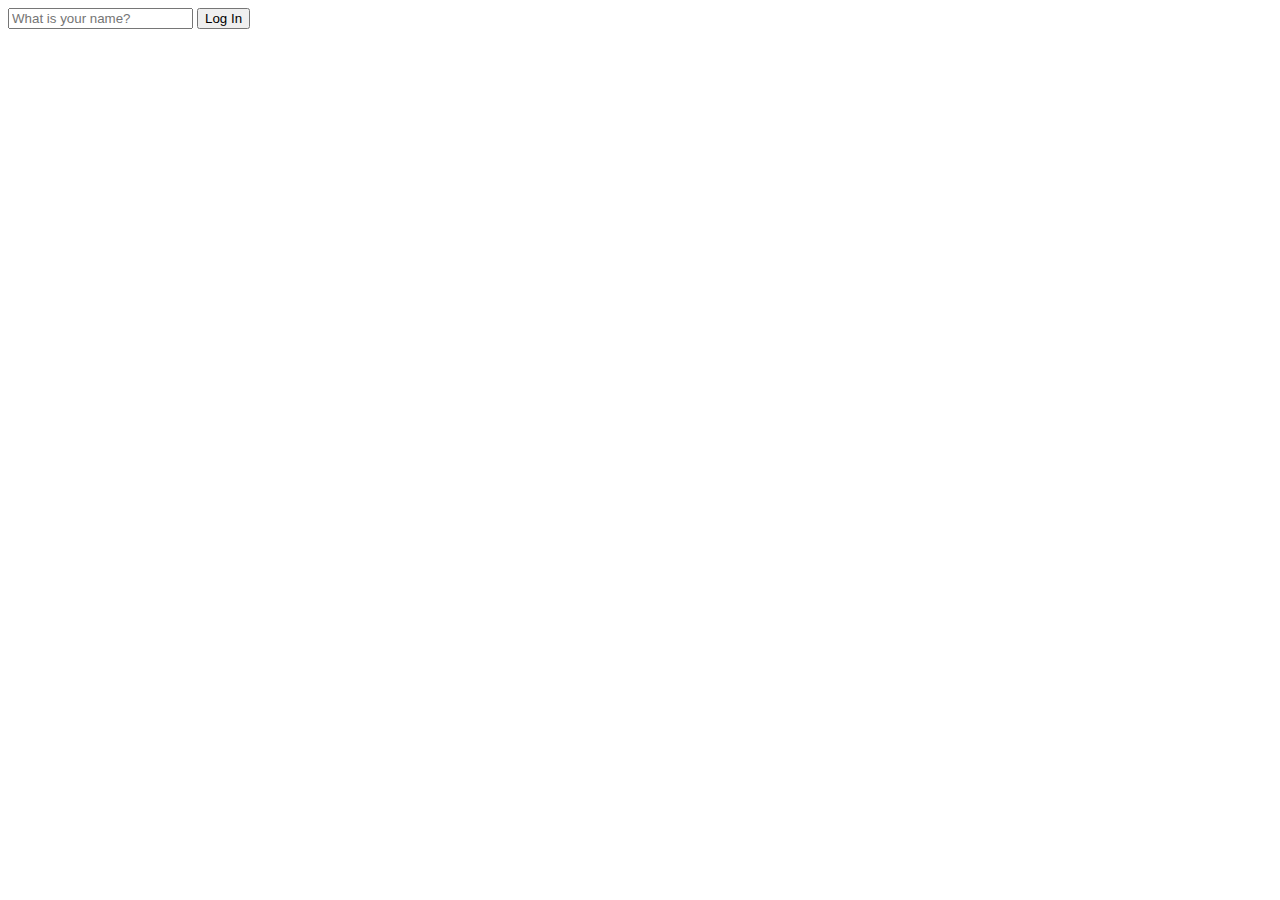
==== html/app.html @ b22c75fa "start 크롬 앱 만들기 #16" ====
<!DOCTYPE html>
<html lang="en">
<head>
    <meta charset="UTF-8">
    <meta http-equiv="X-UA-Compatible" content="IE=edge">
    <meta name="viewport" content="width=device-width, initial-scale=1.0">
    <link rel="stylesheet" type="text/css" href="../css/appstyle.css">
    <title>크롬 앱 만들기</title>
</head>
<body>
    <form class="login-form">
        <input required maxlength="15" type="text" placeholder="What is your name?">
        <button>Log In</button>
    </form>
    <script src="../js/app.js"></script>
</body>
</html>
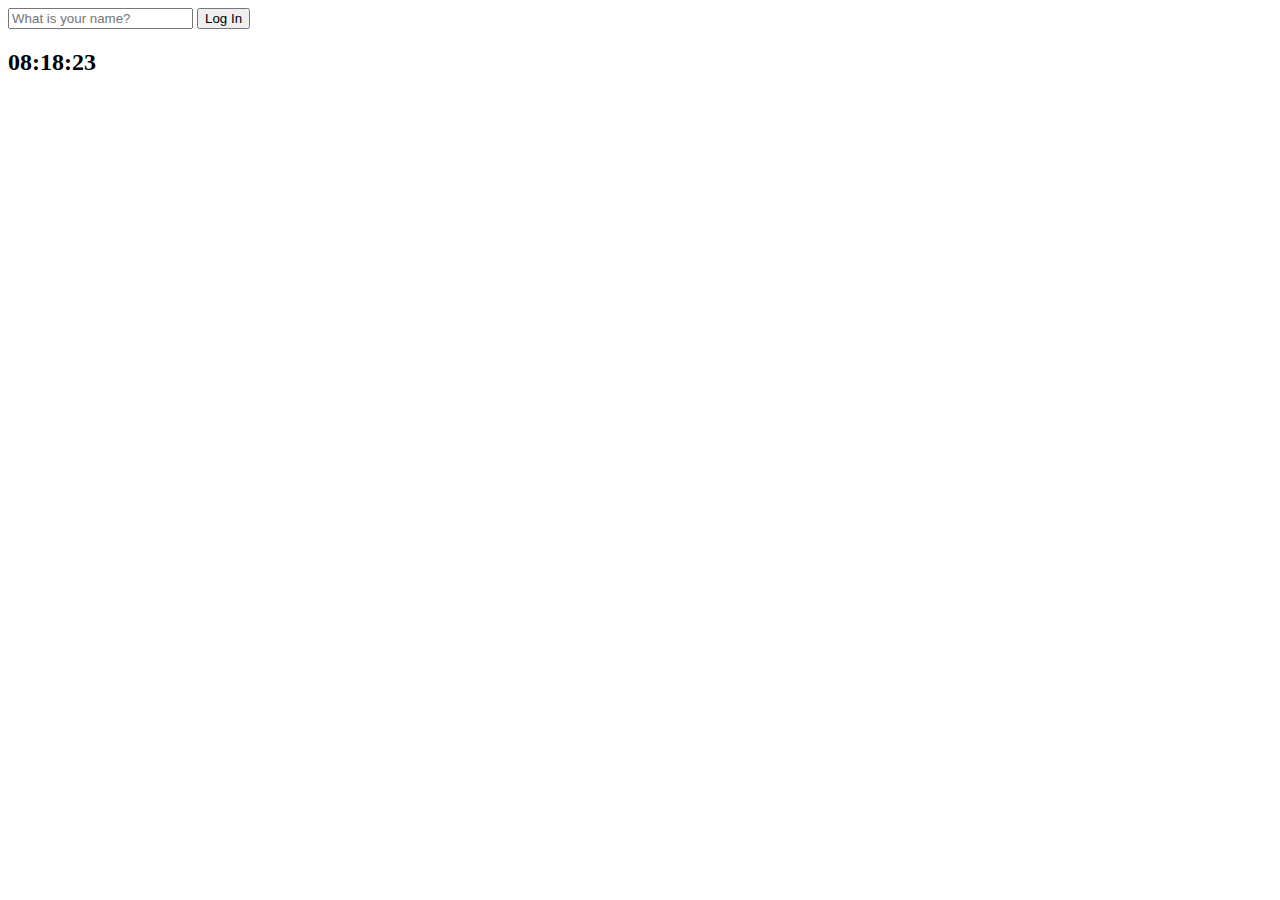
==== commit b9b670d6: "finish clock of js #19" ====
--- a/html/app.html
+++ b/html/app.html
@@ -8,10 +8,14 @@
     <title>크롬 앱 만들기</title>
 </head>
 <body>
-    <form class="login-form">
+    <form id="login-form" class="hidden">
         <input required maxlength="15" type="text" placeholder="What is your name?">
         <button>Log In</button>
     </form>
-    <script src="../js/app.js"></script>
+    <h2 id="clock">00:00:00</h2>
+    <h1 id="greeting" class="hidden"></h1>
+    <script src="../js/greetings.js"></script>
+    <script src="../js/clock.js"></script>
+    <script src="../js/quotes.js"></script>
 </body>
 </html>--- a/css/appstyle.css
+++ b/css/appstyle.css
@@ -0,0 +1,3 @@
+.hidden {
+    display: none;
+}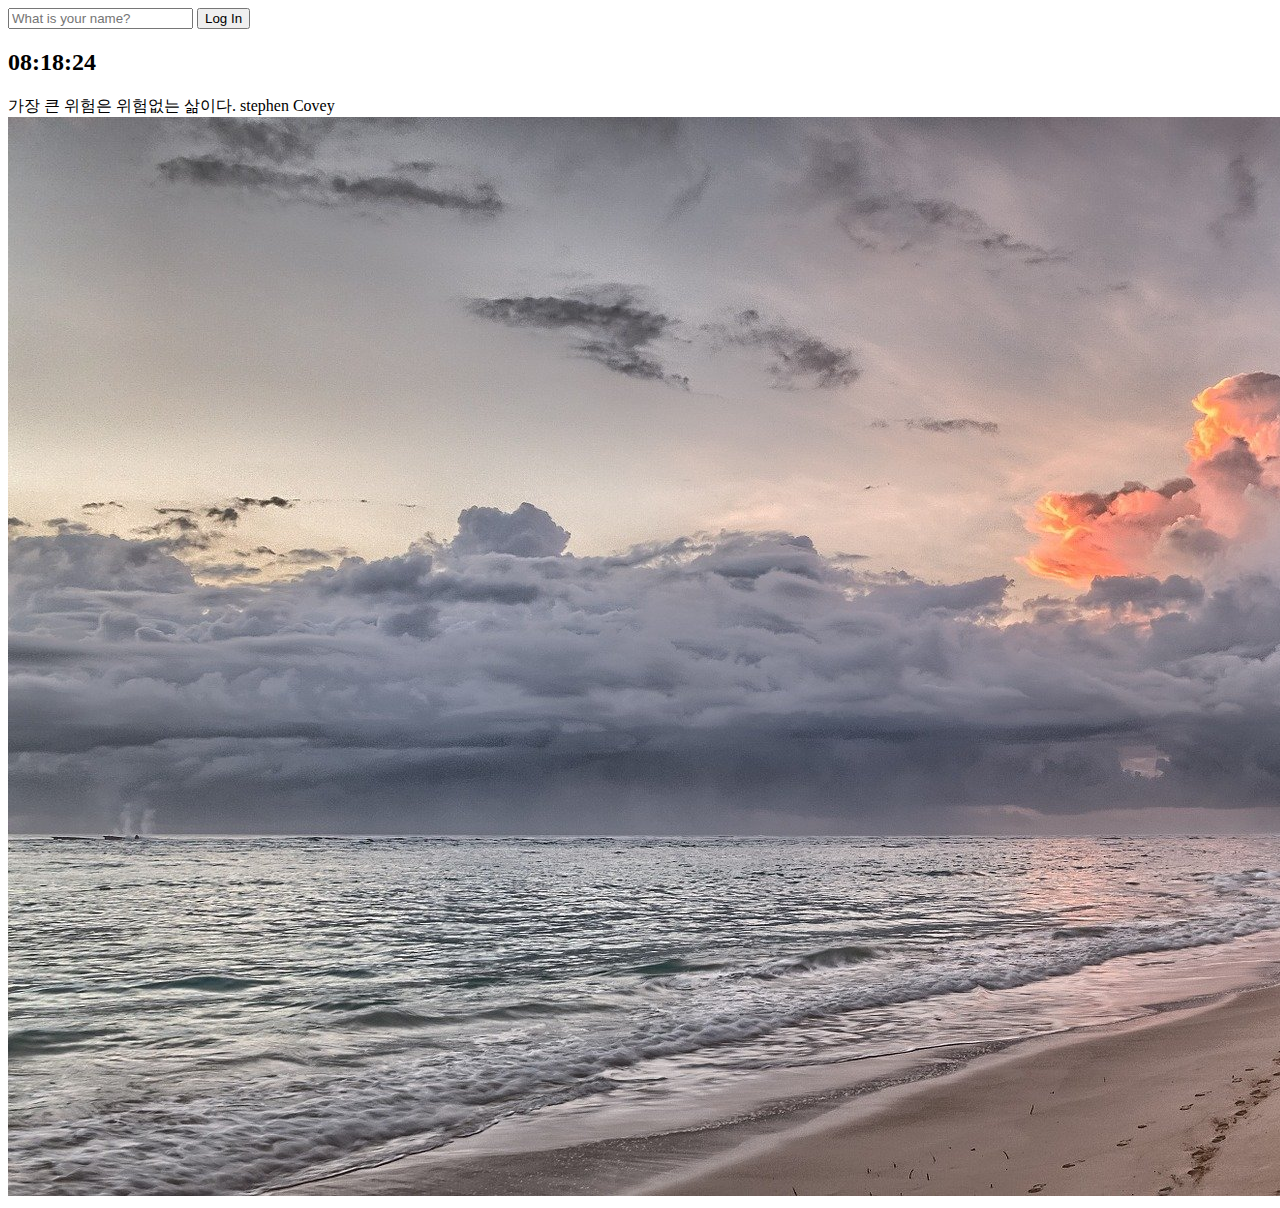
==== commit 78c003f3: "finish random elements of js #19" ====
--- a/html/app.html
+++ b/html/app.html
@@ -14,8 +14,13 @@
     </form>
     <h2 id="clock">00:00:00</h2>
     <h1 id="greeting" class="hidden"></h1>
+    <div id="quote">
+        <span></span>
+        <span></span>
+    </div>
     <script src="../js/greetings.js"></script>
     <script src="../js/clock.js"></script>
     <script src="../js/quotes.js"></script>
+    <script src="../js/background.js"></script>
 </body>
 </html>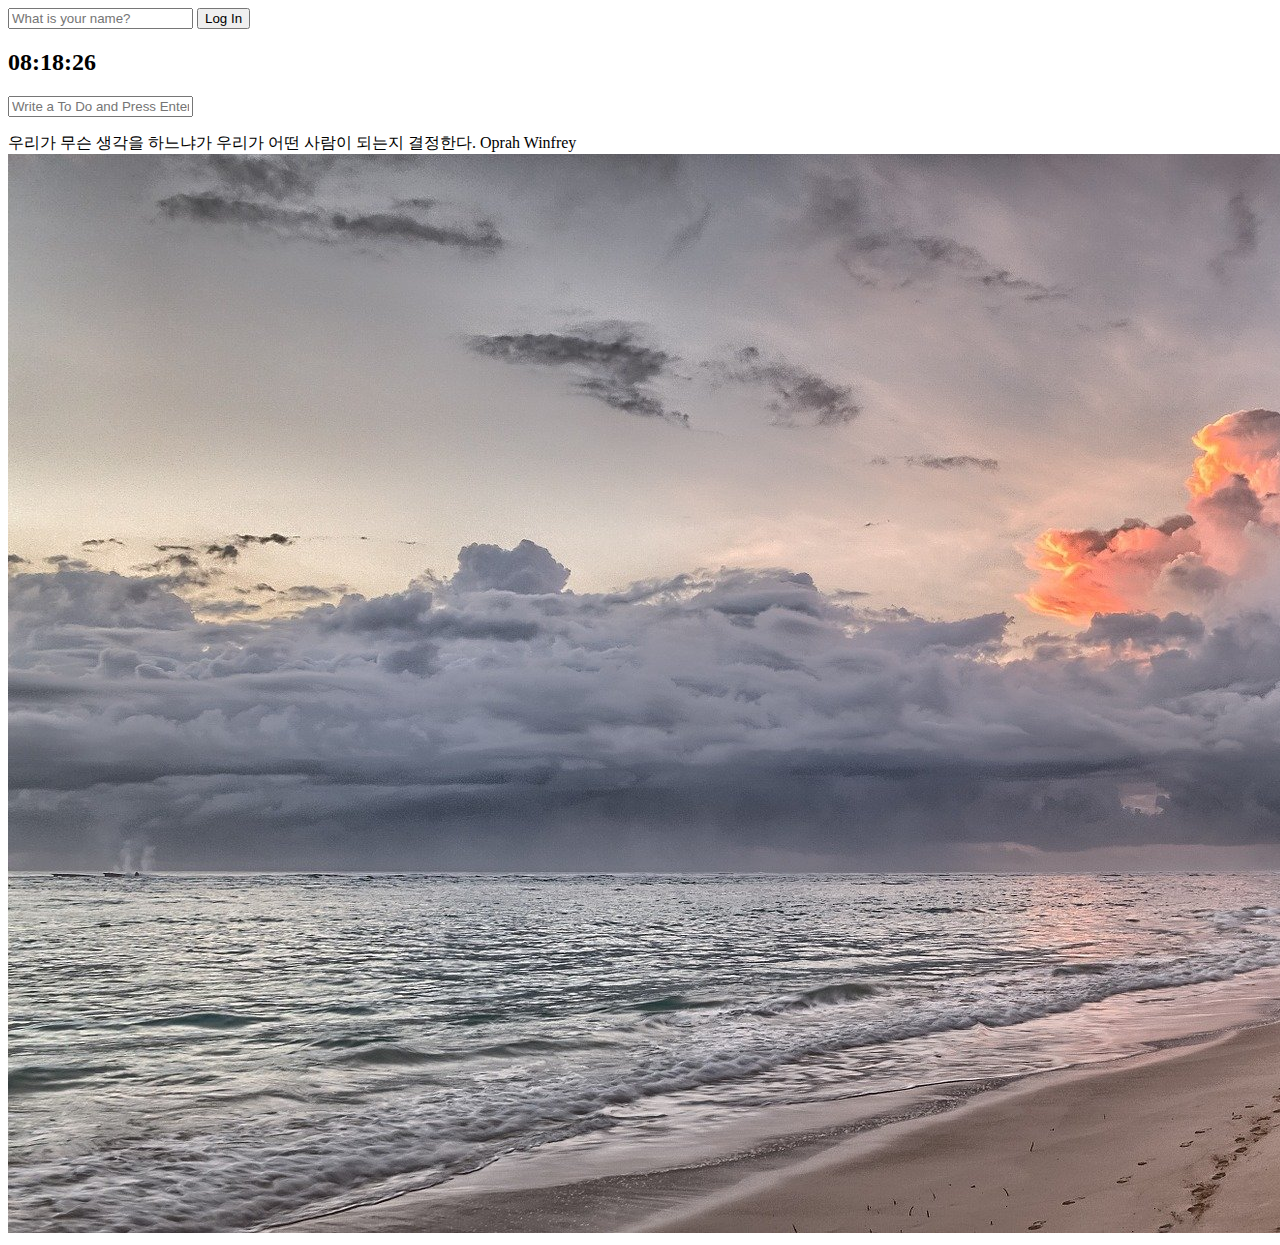
==== commit a895c53c: "add contents of todo list #22" ====
--- a/html/app.html
+++ b/html/app.html
@@ -14,6 +14,10 @@
     </form>
     <h2 id="clock">00:00:00</h2>
     <h1 id="greeting" class="hidden"></h1>
+    <form id="todo-form">
+        <input type="text" placeholder="Write a To Do and Press Enter" required>
+    </form>
+    <ul id="todo-list"></ul>
     <div id="quote">
         <span></span>
         <span></span>
@@ -22,5 +26,6 @@
     <script src="../js/clock.js"></script>
     <script src="../js/quotes.js"></script>
     <script src="../js/background.js"></script>
+    <script src="../js/todo.js"></script>
 </body>
 </html>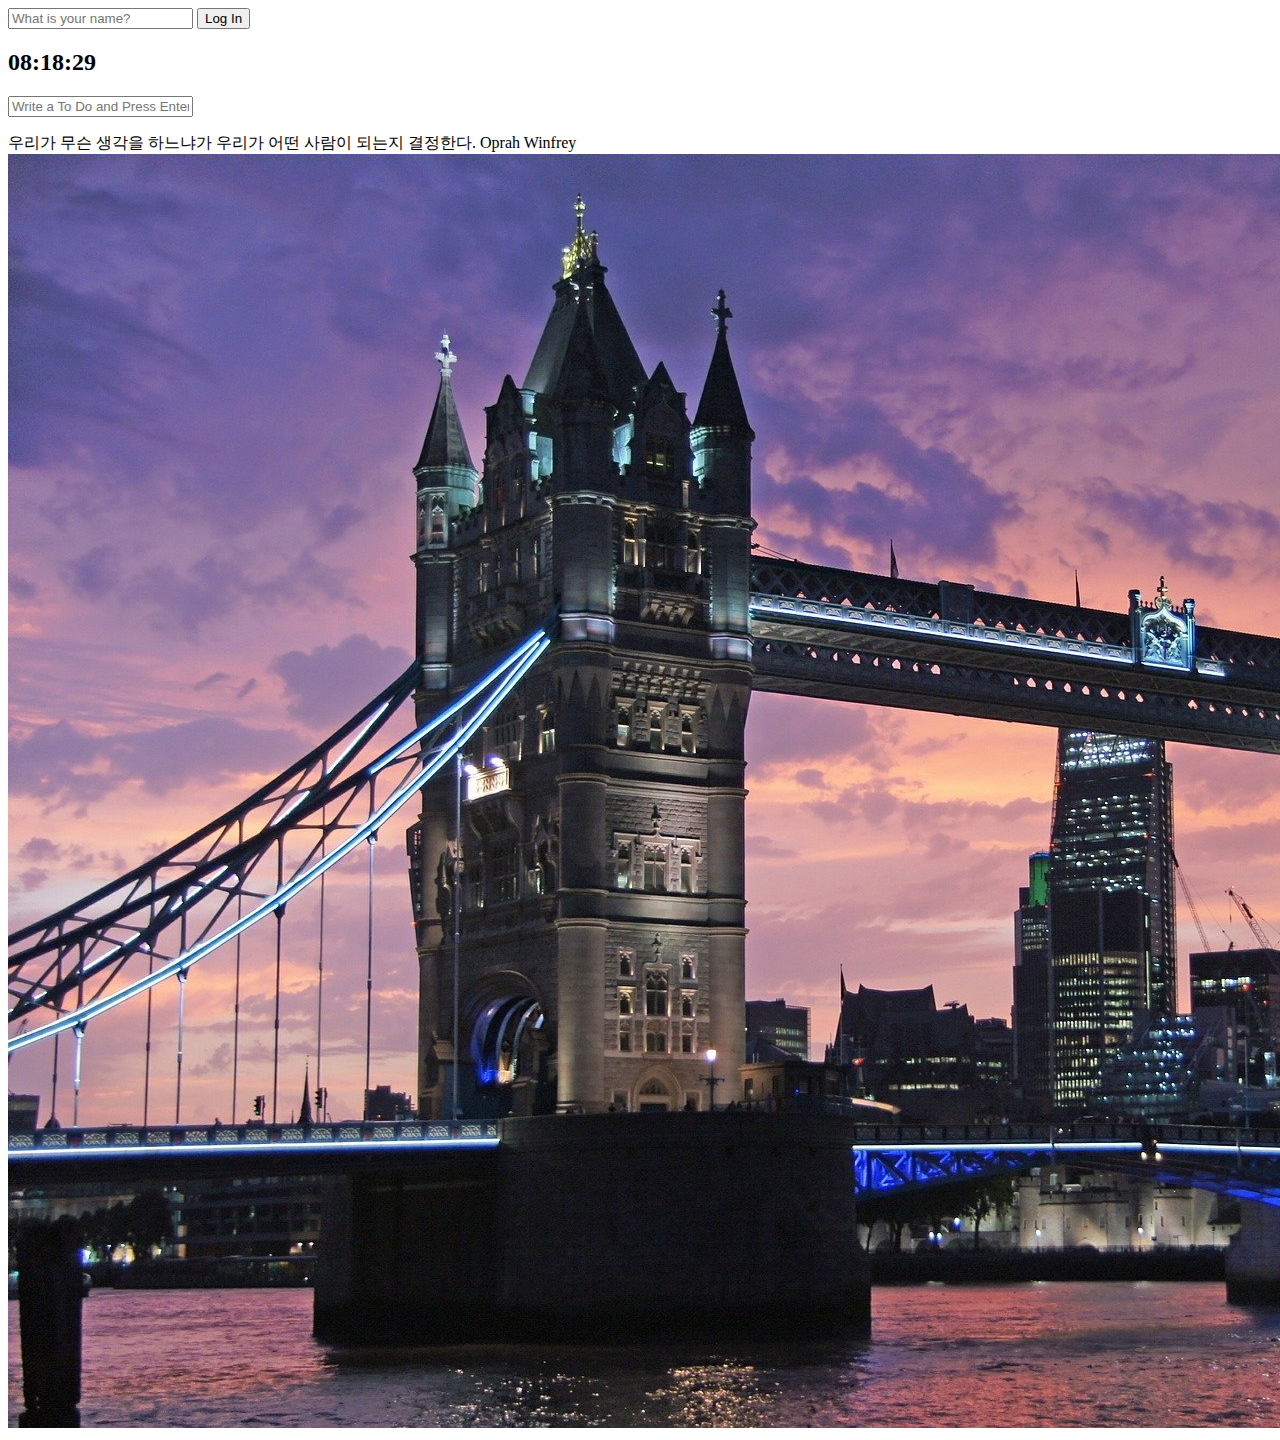
==== commit 5cdfafc3: "start add weather content #24" ====
--- a/html/app.html
+++ b/html/app.html
@@ -27,5 +27,6 @@
     <script src="../js/quotes.js"></script>
     <script src="../js/background.js"></script>
     <script src="../js/todo.js"></script>
+    <script src="../js/weather.js"></script>
 </body>
 </html>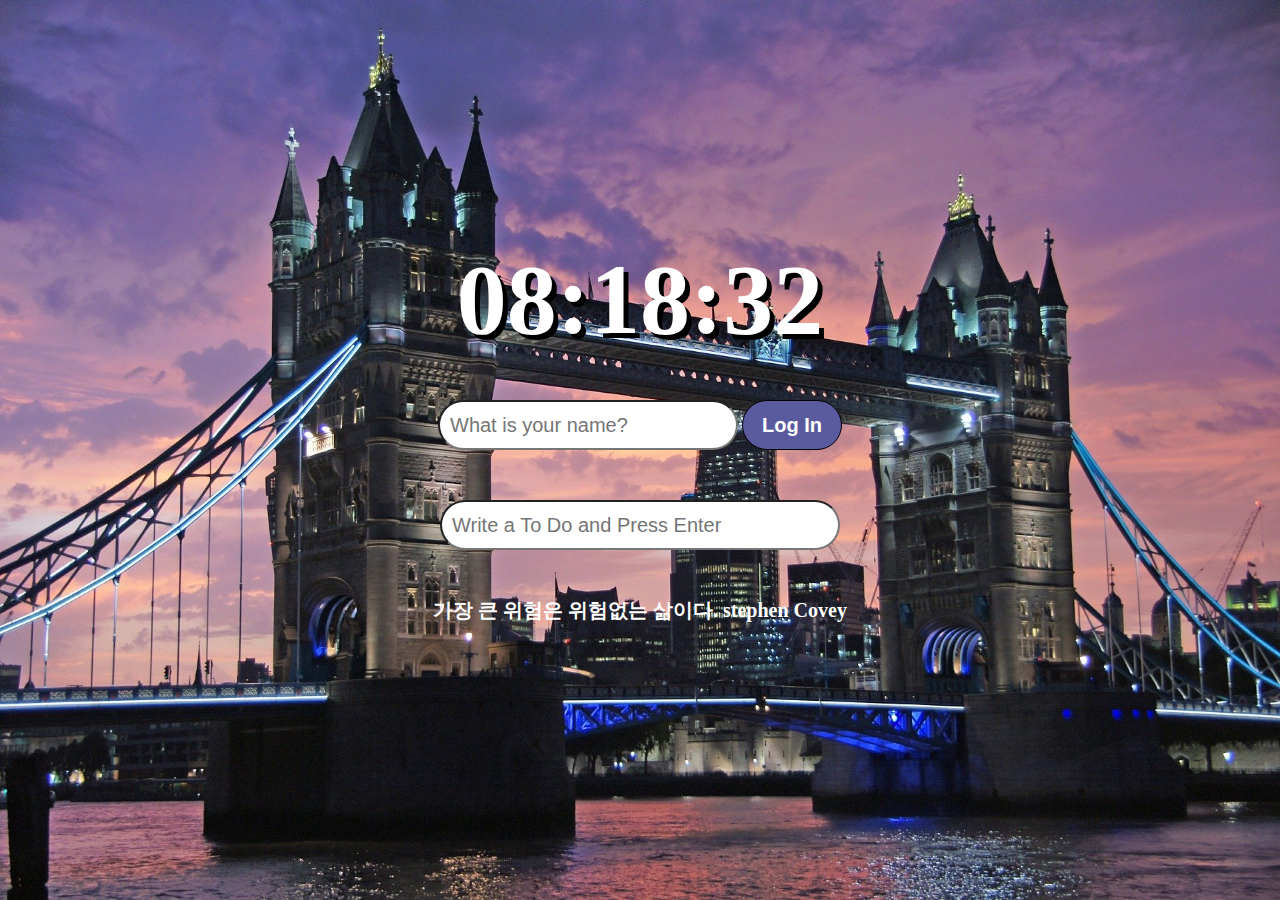
==== commit 1ae8a763: "finish 크롬 앱 만들기 #24" ====
--- a/html/app.html
+++ b/html/app.html
@@ -4,21 +4,28 @@
     <meta charset="UTF-8">
     <meta http-equiv="X-UA-Compatible" content="IE=edge">
     <meta name="viewport" content="width=device-width, initial-scale=1.0">
+    <link rel="stylesheet" type="text/css" href="../css/reset.css">
     <link rel="stylesheet" type="text/css" href="../css/appstyle.css">
     <title>크롬 앱 만들기</title>
 </head>
 <body>
+    <h2 id="clock">00:00:00</h2>
     <form id="login-form" class="hidden">
         <input required maxlength="15" type="text" placeholder="What is your name?">
         <button>Log In</button>
     </form>
-    <h2 id="clock">00:00:00</h2>
-    <h1 id="greeting" class="hidden"></h1>
+    <h1 id="greeting" class="hidden">
+        <button></button>
+    </h1>
     <form id="todo-form">
         <input type="text" placeholder="Write a To Do and Press Enter" required>
     </form>
     <ul id="todo-list"></ul>
     <div id="quote">
+        <span></span>
+        <span></span>
+    </div>
+    <div id="weather">
         <span></span>
         <span></span>
     </div>
--- a/css/appstyle.css
+++ b/css/appstyle.css
@@ -1,3 +1,78 @@
+* {
+    box-sizing: border-box;
+}
+body {
+    padding: 250px 0;
+}
 .hidden {
     display: none;
+}
+.bgImg {
+    width: 100%;
+    height: 100%;
+    position: absolute;
+    top: 0;
+    left: 0;
+    z-index: -1;
+}
+#login-form, #greeting, #todo-form, ul#todo-list, #quote {
+    text-align: center;
+    margin-top: 50px;
+}
+#login-form input, #login-form button, #todo-form input {
+    width: 300px;
+    height: 50px;
+    padding-left: 10px;
+    border-radius: 50px 50px;
+    font-size: 20px;
+}
+#login-form button {
+    width: 100px;
+    padding-left: 0;
+    font-weight: bold;
+    color: white;
+    background: rgb(90, 90, 158);
+    border: 1px solid #000000;
+}
+#clock, #greeting {
+    font-size: 50px;
+    color: white;
+    text-shadow: 5px 5px #000000;
+}
+#clock {
+    font-size: 100px;
+    text-align: center;
+}
+#greetong .modifybtn {
+    background: rgb(90, 90, 158);
+}
+#todo-form input {
+    width: 400px;
+}
+ul#todo-list {
+    margin-top: 30px;
+}
+ul#todo-list li {
+    font-size: 30px;
+    color: #ffffff;
+    font-weight: bold;
+    text-shadow: 2px 2px #000000;
+}
+ul#todo-list li button {
+    width: 50px;
+    height: 50px;
+    margin-left: 10px;
+    border: 2px solid rgb(90, 90, 158);
+    border-radius: 50%;
+    background: white;
+}
+#quote, #weather {
+    color: #ffffff;
+    font-size: 20px;
+    font-weight: bold;
+}
+#weather {
+    position: absolute;
+    top: 15px;
+    left: 15px;
 }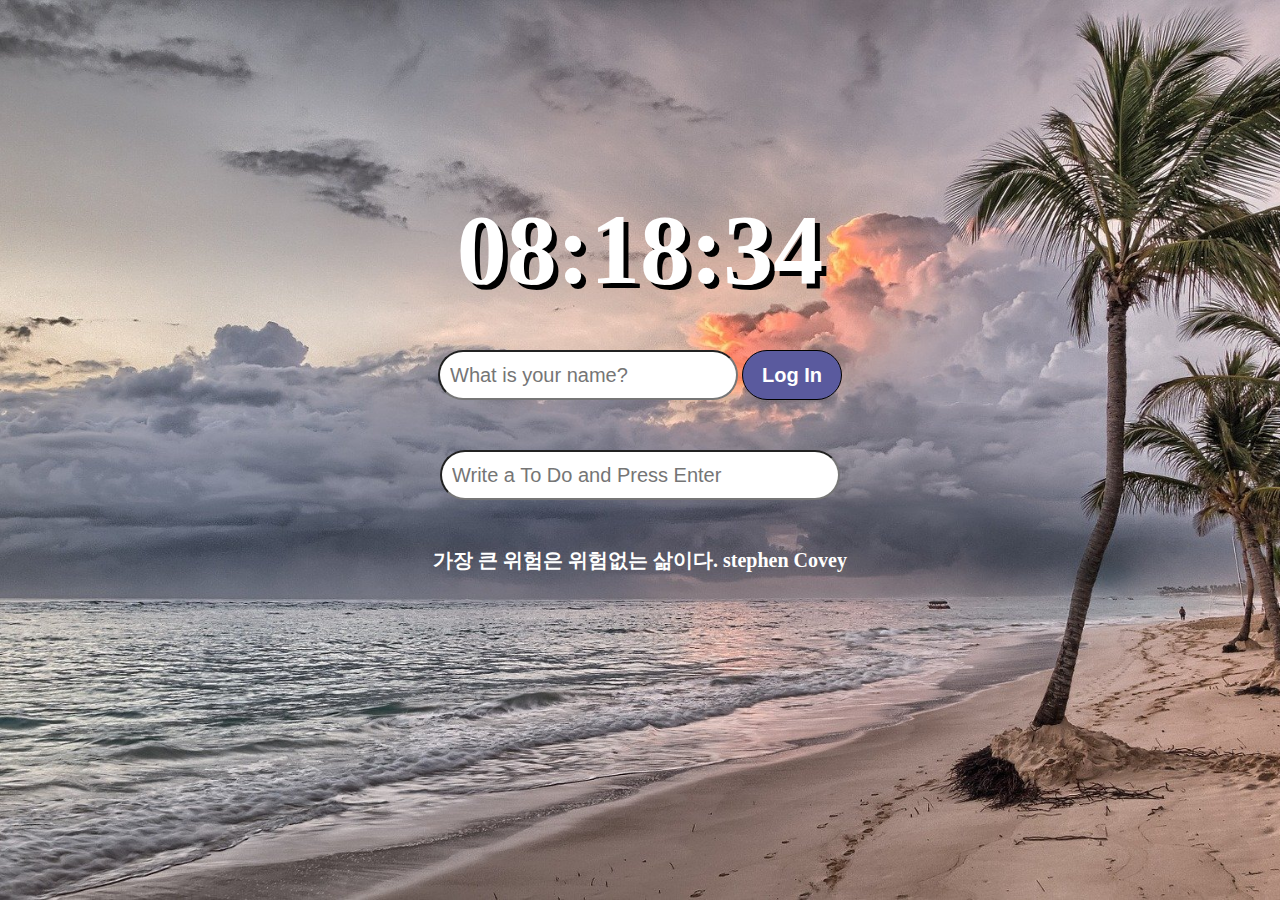
==== commit 73511b41: "to do list 다시 만들어보기 #40" ====
--- a/html/app.html
+++ b/html/app.html
@@ -33,7 +33,8 @@
     <script src="../js/clock.js"></script>
     <script src="../js/quotes.js"></script>
     <script src="../js/background.js"></script>
-    <script src="../js/todo.js"></script>
+    <!-- <script src="../js/todo.js"></script> -->
+    <script src="../js/todo-2.js"></script>
     <script src="../js/weather.js"></script>
 </body>
 </html>--- a/css/appstyle.css
+++ b/css/appstyle.css
@@ -2,31 +2,32 @@
     box-sizing: border-box;
 }
 body {
-    padding: 250px 0;
+    padding: 200px 0;
 }
 .hidden {
     display: none;
 }
-.bgImg {
+.bg-img {
     width: 100%;
-    height: 100%;
+    height: 100vh;
     position: absolute;
     top: 0;
     left: 0;
     z-index: -1;
+    object-fit: cover;
 }
 #login-form, #greeting, #todo-form, ul#todo-list, #quote {
     text-align: center;
     margin-top: 50px;
 }
-#login-form input, #login-form button, #todo-form input {
+#login-form input, #login-form button, #todo-form input, #greeting .modify-btn {
     width: 300px;
     height: 50px;
     padding-left: 10px;
     border-radius: 50px 50px;
     font-size: 20px;
 }
-#login-form button {
+#login-form button, #greeting .modify-btn, ul#todo-list li button.modify-todobtn {
     width: 100px;
     padding-left: 0;
     font-weight: bold;
@@ -43,11 +44,13 @@
     font-size: 100px;
     text-align: center;
 }
-#greetong .modifybtn {
-    background: rgb(90, 90, 158);
-}
 #todo-form input {
     width: 400px;
+}
+.todo-modify-input {
+    width: 300px;
+    border-radius: 5px;
+    padding-left: 5px;
 }
 ul#todo-list {
     margin-top: 30px;
@@ -57,6 +60,10 @@
     color: #ffffff;
     font-weight: bold;
     text-shadow: 2px 2px #000000;
+}
+ul#todo-list li button.modify-todobtn {
+    width: 70px;
+    font-size: 24px;
 }
 ul#todo-list li button {
     width: 50px;
